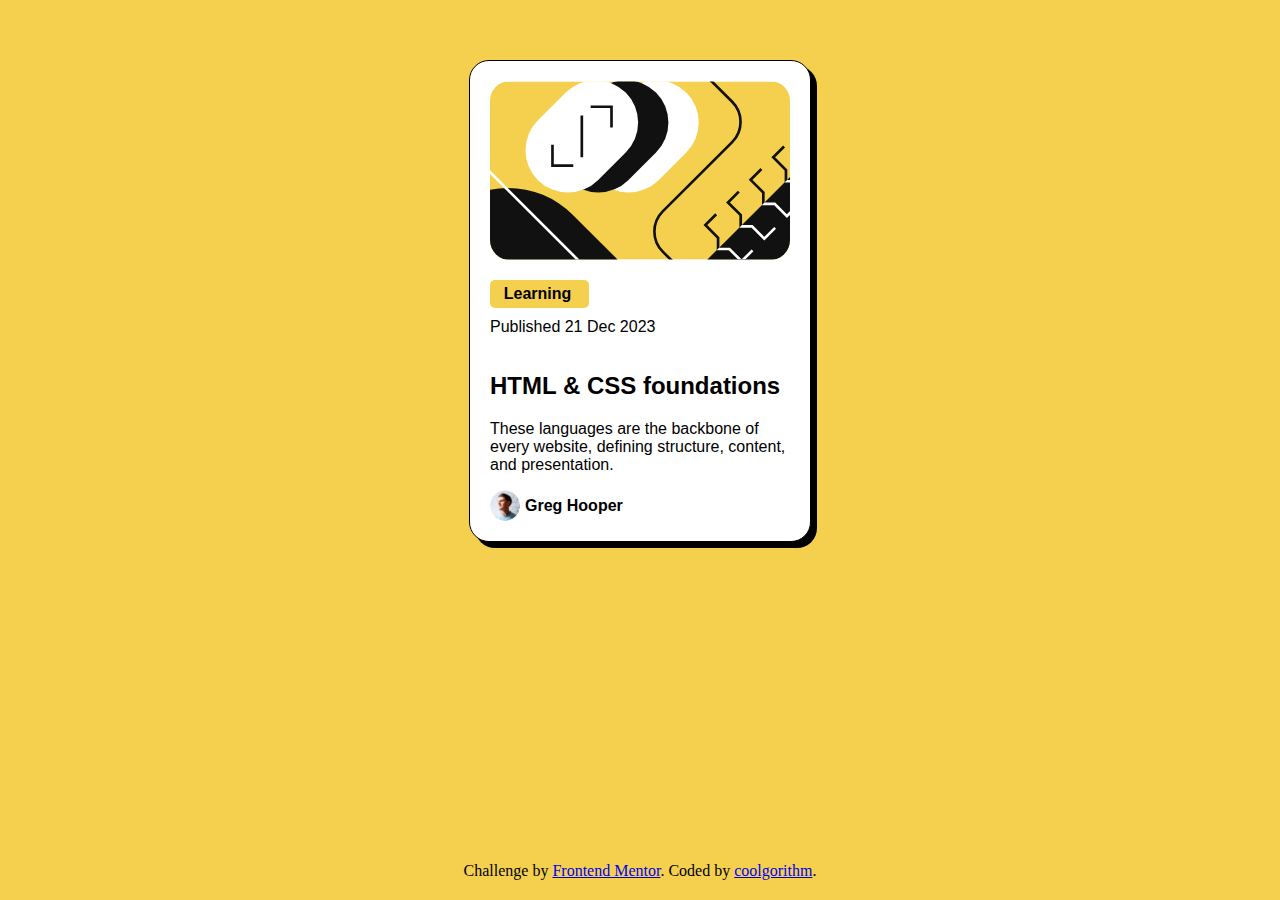
==== blog-preview-card/index.html @ 310800ee "add blog-preview-card challenge" ====
<!DOCTYPE html>
<html lang="en">
<head>
  <meta charset="UTF-8">
  <meta name="viewport" content="width=device-width, initial-scale=1.0"> <!-- displays site properly based on user's device -->

  <link rel="icon" type="image/png" sizes="32x32" href="./assets/images/favicon-32x32.png">
  
  <title>Frontend Mentor | Blog preview card</title>

  <link rel="stylesheet" href="styles.css">
</head>
<body>
  <div class="card">
    <img src="assets/images/illustration-article.svg" alt="">

    <div class="learning"><p>Learning</p></div>
    <p>Published 21 Dec 2023</p>
    <div class="text">
      <h2>HTML & CSS foundations</h2>
      <P>These languages are the backbone of every website, defining structure, content, and presentation.</P>
    </div>
    <div class="avatar">
      <img src="assets/images/image-avatar.webp" alt=""> Greg Hooper
    </div>
  </div>  
  <div class="attribution">
    Challenge by <a href="https://www.frontendmentor.io?ref=challenge" target="_blank">Frontend Mentor</a>. 
    Coded by <a href="https://github.com/coolgorithm">coolgorithm</a>.
  </div>
</body>
</html>
---- blog-preview-card/styles.css ----
body{
    display: flex;
    flex-direction: column;
    justify-content: center;
    align-items: center;
    background-color: #F4D04E;
}


.card {
    display: flex;
    flex-direction: column;
    max-width: 300px;
    border: 1px solid black;
    border-radius: 20px;
    box-shadow: 6px 6px 0 0;
    padding: 20px;
    background-color: white;
    position: absolute;
    top: 60px;
}

.card img{
    max-width: 100%;
    border-radius: 20px
}

.learning{
    background-color:#F4D04E;
    max-width: 25%;
    padding: 5px 14px 5px 10px;
    margin-top: 20px;
    border-radius: 5px;
}

.learning p{
    max-width: 100%;
   text-align: center;
   margin: 0;
   font-weight: bold;
   font-family: Arial, Helvetica, sans-serif;
}

p{
    margin-top: 10px;
    font-family: Arial, Helvetica, sans-serif;
    font-weight: 400;
}


.text{
    font-family: Arial, Helvetica, sans-serif;
    margin-top: 0;
}

.avatar{
    display: flex;
    align-items: center;
    gap: 5px;
    font-weight: 700;
    font-family: Arial, Helvetica, sans-serif;
}

.avatar img{
    max-width: 10%;
}


.attribution{
    position: absolute;
    text-align: center;
    bottom: 20px;
}
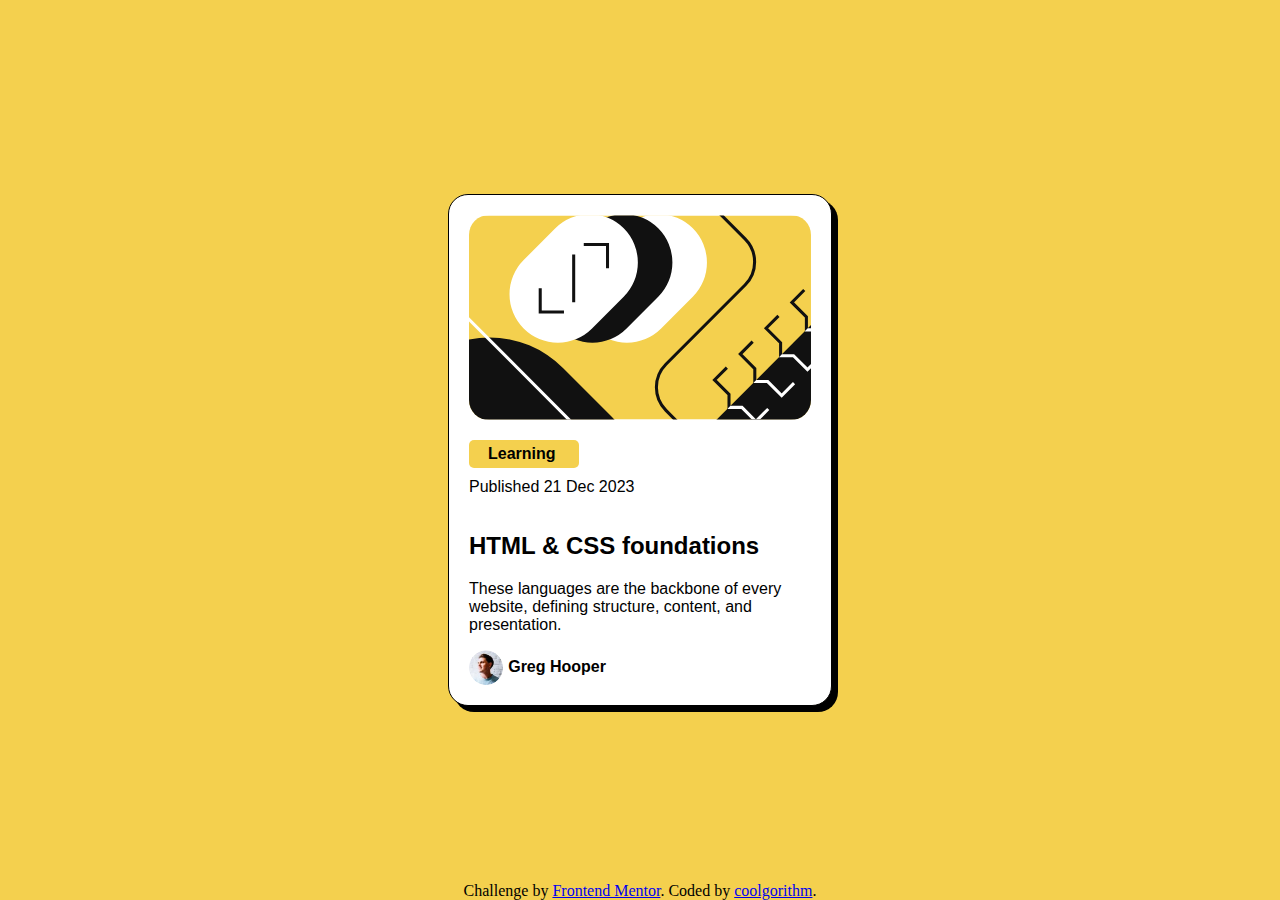
==== commit bd0c5217: "make some changes in class names and css" ====
--- a/blog-preview-card/index.html
+++ b/blog-preview-card/index.html
@@ -11,7 +11,7 @@
   <link rel="stylesheet" href="styles.css">
 </head>
 <body>
-  <div class="card">
+  <main class="container">
     <img src="assets/images/illustration-article.svg" alt="">
 
     <div class="learning"><p>Learning</p></div>
@@ -23,10 +23,10 @@
     <div class="avatar">
       <img src="assets/images/image-avatar.webp" alt=""> Greg Hooper
     </div>
-  </div>  
-  <div class="attribution">
+  </main>  
+  <footer class="attribution">
     Challenge by <a href="https://www.frontendmentor.io?ref=challenge" target="_blank">Frontend Mentor</a>. 
     Coded by <a href="https://github.com/coolgorithm">coolgorithm</a>.
-  </div>
+  </footer>
 </body>
 </html>--- a/blog-preview-card/styles.css
+++ b/blog-preview-card/styles.css
@@ -1,26 +1,27 @@
 body{
+    min-height: 100vh;
+    margin: 0;
     display: flex;
     flex-direction: column;
     justify-content: center;
     align-items: center;
     background-color: #F4D04E;
+    gap: 20px;
 }
 
 
-.card {
+.container {
     display: flex;
     flex-direction: column;
-    max-width: 300px;
+    max-width: 38vh;
     border: 1px solid black;
     border-radius: 20px;
     box-shadow: 6px 6px 0 0;
     padding: 20px;
     background-color: white;
-    position: absolute;
-    top: 60px;
 }
 
-.card img{
+.container img{
     max-width: 100%;
     border-radius: 20px
 }
@@ -69,5 +70,6 @@
 .attribution{
     position: absolute;
     text-align: center;
-    bottom: 20px;
+    bottom: 0;
+    
 }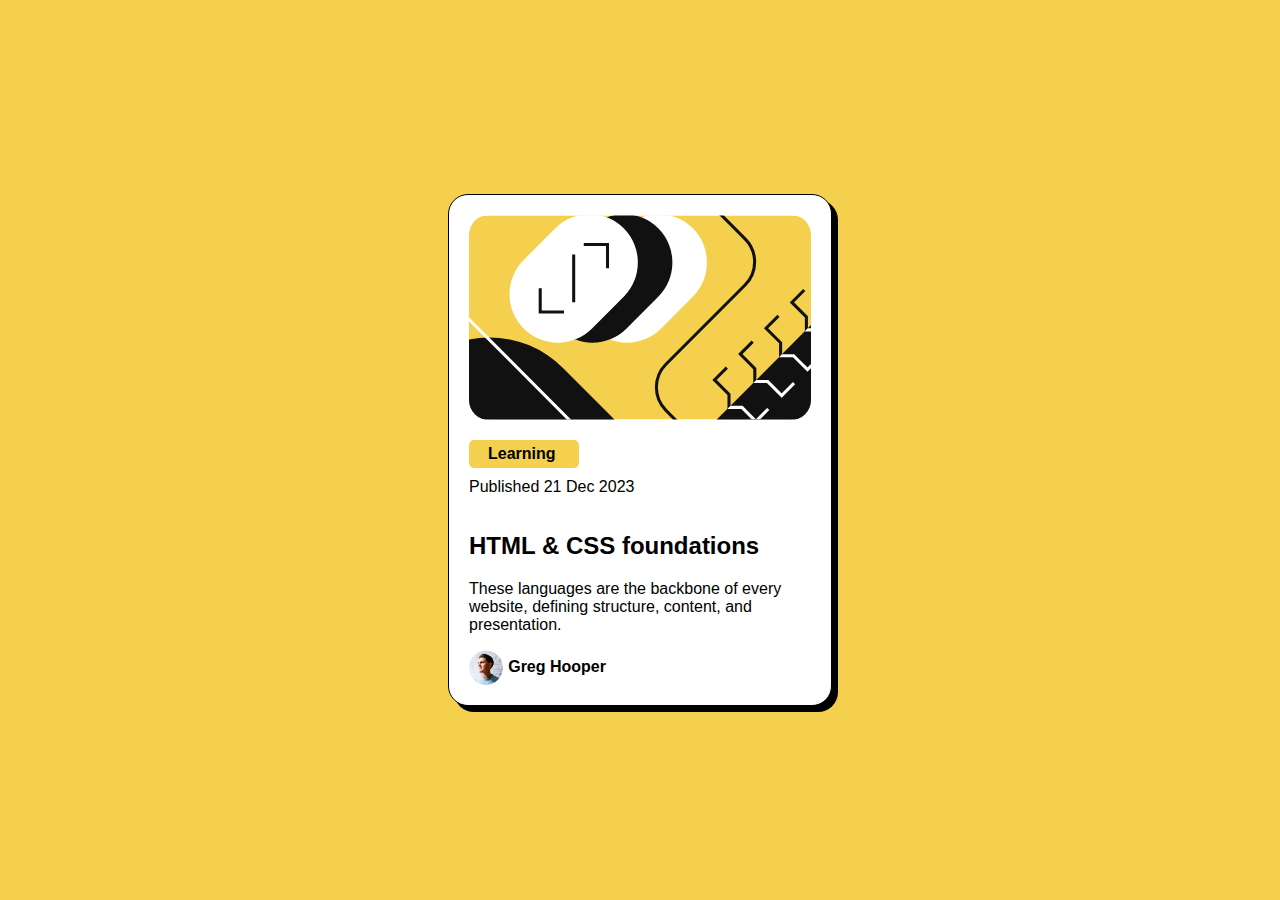
==== commit 48090922: "format code" ====
--- a/blog-preview-card/index.html
+++ b/blog-preview-card/index.html
@@ -1,32 +1,37 @@
 <!DOCTYPE html>
 <html lang="en">
-<head>
-  <meta charset="UTF-8">
-  <meta name="viewport" content="width=device-width, initial-scale=1.0"> <!-- displays site properly based on user's device -->
+  <head>
+    <meta charset="UTF-8" />
+    <meta name="viewport" content="width=device-width, initial-scale=1.0" />
+    <!-- displays site properly based on user's device -->
 
-  <link rel="icon" type="image/png" sizes="32x32" href="./assets/images/favicon-32x32.png">
-  
-  <title>Frontend Mentor | Blog preview card</title>
+    <link
+      rel="icon"
+      type="image/png"
+      sizes="32x32"
+      href="./assets/images/favicon-32x32.png"
+    />
 
-  <link rel="stylesheet" href="styles.css">
-</head>
-<body>
-  <main class="container">
-    <img src="assets/images/illustration-article.svg" alt="">
+    <title>Frontend Mentor | Blog preview card</title>
 
-    <div class="learning"><p>Learning</p></div>
-    <p>Published 21 Dec 2023</p>
-    <div class="text">
-      <h2>HTML & CSS foundations</h2>
-      <P>These languages are the backbone of every website, defining structure, content, and presentation.</P>
-    </div>
-    <div class="avatar">
-      <img src="assets/images/image-avatar.webp" alt=""> Greg Hooper
-    </div>
-  </main>  
-  <footer class="attribution">
-    Challenge by <a href="https://www.frontendmentor.io?ref=challenge" target="_blank">Frontend Mentor</a>. 
-    Coded by <a href="https://github.com/coolgorithm">coolgorithm</a>.
-  </footer>
-</body>
-</html>+    <link rel="stylesheet" href="styles.css" />
+  </head>
+  <body>
+    <main class="container">
+      <img src="assets/images/illustration-article.svg" alt="" />
+
+      <div class="learning"><p>Learning</p></div>
+      <p>Published 21 Dec 2023</p>
+      <div class="text">
+        <h2>HTML & CSS foundations</h2>
+        <p>
+          These languages are the backbone of every website, defining structure,
+          content, and presentation.
+        </p>
+      </div>
+      <div class="avatar">
+        <img src="assets/images/image-avatar.webp" alt="" /> Greg Hooper
+      </div>
+    </main>
+  </body>
+</html>
--- a/blog-preview-card/styles.css
+++ b/blog-preview-card/styles.css
@@ -1,75 +1,71 @@
-body{
-    min-height: 100vh;
-    margin: 0;
-    display: flex;
-    flex-direction: column;
-    justify-content: center;
-    align-items: center;
-    background-color: #F4D04E;
-    gap: 20px;
+body {
+  min-height: 100vh;
+  margin: 0;
+  display: flex;
+  flex-direction: column;
+  justify-content: center;
+  align-items: center;
+  background-color: #f4d04e;
+  gap: 20px;
 }
 
-
 .container {
-    display: flex;
-    flex-direction: column;
-    max-width: 38vh;
-    border: 1px solid black;
-    border-radius: 20px;
-    box-shadow: 6px 6px 0 0;
-    padding: 20px;
-    background-color: white;
+  display: flex;
+  flex-direction: column;
+  max-width: 38vh;
+  border: 1px solid black;
+  border-radius: 20px;
+  box-shadow: 6px 6px 0 0;
+  padding: 20px;
+  background-color: white;
 }
 
-.container img{
-    max-width: 100%;
-    border-radius: 20px
+.container img {
+  max-width: 100%;
+  border-radius: 20px;
 }
 
-.learning{
-    background-color:#F4D04E;
-    max-width: 25%;
-    padding: 5px 14px 5px 10px;
-    margin-top: 20px;
-    border-radius: 5px;
+.learning {
+  background-color: #f4d04e;
+  max-width: 25%;
+  padding: 5px 14px 5px 10px;
+  margin-top: 20px;
+  border-radius: 5px;
 }
 
-.learning p{
-    max-width: 100%;
-   text-align: center;
-   margin: 0;
-   font-weight: bold;
-   font-family: Arial, Helvetica, sans-serif;
+.learning p {
+  max-width: 100%;
+  text-align: center;
+  margin: 0;
+  font-weight: bold;
+  font-family: Arial, Helvetica, sans-serif;
 }
 
-p{
-    margin-top: 10px;
-    font-family: Arial, Helvetica, sans-serif;
-    font-weight: 400;
+p {
+  margin-top: 10px;
+  font-family: Arial, Helvetica, sans-serif;
+  font-weight: 400;
 }
 
-
-.text{
-    font-family: Arial, Helvetica, sans-serif;
-    margin-top: 0;
+.text {
+  font-family: Arial, Helvetica, sans-serif;
+  margin-top: 0;
 }
 
-.avatar{
-    display: flex;
-    align-items: center;
-    gap: 5px;
-    font-weight: 700;
-    font-family: Arial, Helvetica, sans-serif;
+.avatar {
+  display: flex;
+  align-items: center;
+  gap: 5px;
+  font-weight: 700;
+  font-family: Arial, Helvetica, sans-serif;
 }
 
-.avatar img{
-    max-width: 10%;
+.avatar img {
+  max-width: 10%;
 }
 
-
-.attribution{
-    position: absolute;
-    text-align: center;
-    bottom: 0;
-    
-}+.attribution {
+  position: absolute;
+  text-align: center;
+  bottom: 0;
+}
